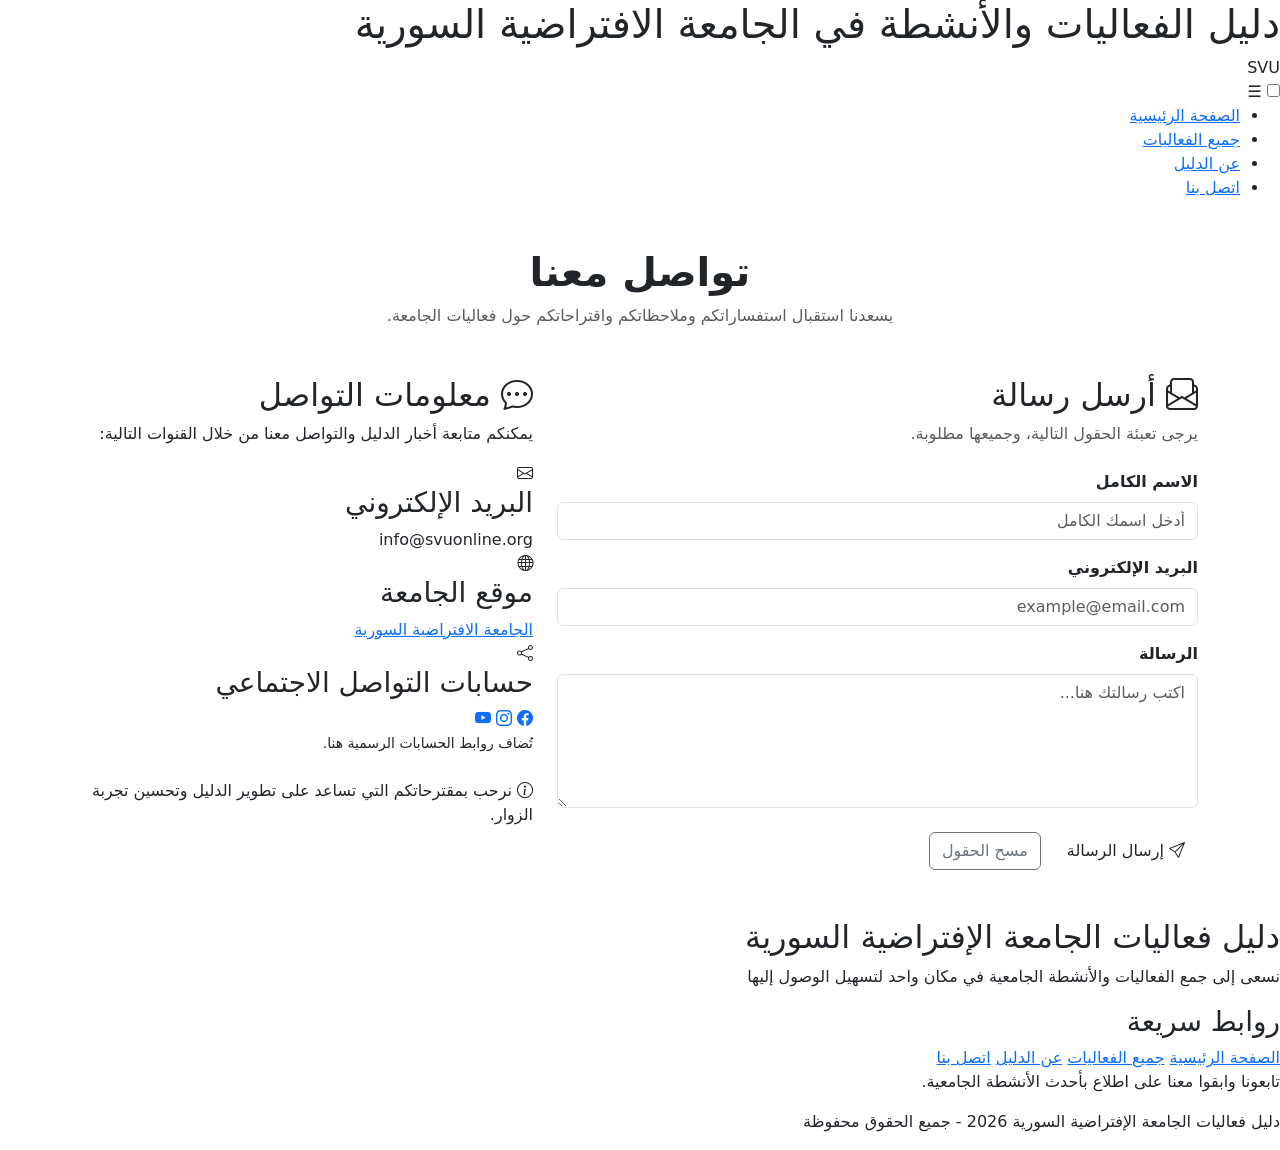
==== contact.html @ 301dbab8 "Add files via upload" ====
<!DOCTYPE html>
<html lang="ar" dir="rtl">
<head>
    <meta charset="UTF-8">
    <meta name="viewport" content="width=device-width, initial-scale=1.0">
    <title>اتصل بنا - دليل فعاليات الجامعة الافتراضية السورية</title>

    <!-- Bootstrap لتنسيق الشبكة والنموذج والتنبيهات -->
    <link href="https://cdn.jsdelivr.net/npm/bootstrap@5.3.0/dist/css/bootstrap.min.css" rel="stylesheet">
    <link rel="stylesheet" href="https://cdn.jsdelivr.net/npm/bootstrap-icons@1.10.5/font/bootstrap-icons.css">
    <link rel="stylesheet" href="assets/css/styles.css">
</head>

<body>
    
<!-- Website Header -->
<header class="site-title">
    <h1>دليل الفعاليات والأنشطة في الجامعة الافتراضية السورية</h1>
    <span class="svu">SVU</span>
</header>

            <!-- Main Navigation -->
<nav class="main-navigation" aria-label="Main navigation">

    <input type="checkbox" id="menu-toggle" class="menu-toggle">

    <label for="menu-toggle" class="mobile-menu-btn">
        ☰
    </label>

    <ul id="mainMenu">
        <li><a href="index.html">الصفحة الرئيسية</a></li>
        <li><a href="events.html">جميع الفعاليات</a></li>
        <li><a href="about.html">عن الدليل</a></li>
        <li><a href="contact.html" class="active">اتصل بنا</a></li>
    </ul>

</nav>

    <main class="container my-5">
        <section class="text-center mb-5">
            <h1 class="fw-bold contact-main-title">تواصل معنا</h1>
            <p class="text-muted mb-0">يسعدنا استقبال استفساراتكم وملاحظاتكم واقتراحاتكم حول فعاليات الجامعة.</p>
        </section>

        <div class="row g-4 align-items-stretch">
            <!-- نموذج التواصل -->
            <div class="col-lg-7">
                <section class="contact-panel h-100">
                    <h2 class="contact-section-title"><i class="bi bi-envelope-paper"></i> أرسل رسالة</h2>
                    <p class="text-muted mb-4">يرجى تعبئة الحقول التالية، وجميعها مطلوبة.</p>

                    <div id="formAlert" class="alert d-none" role="alert" aria-live="polite"></div>

                    <form id="contactForm" novalidate>
                        <div class="mb-3">
                            <label for="contactName" class="form-label fw-bold">الاسم الكامل</label>
                            <input type="text" class="form-control" id="contactName" name="name"
                                   placeholder="أدخل اسمك الكامل" required minlength="2">
                            <div class="invalid-feedback">يرجى إدخال الاسم (حرفان على الأقل).</div>
                        </div>

                        <div class="mb-3">
                            <label for="contactEmail" class="form-label fw-bold">البريد الإلكتروني</label>
                            <input type="email" class="form-control" id="contactEmail" name="email"
                                   placeholder="example@email.com" required>
                            <div class="invalid-feedback">يرجى إدخال بريد إلكتروني صحيح.</div>
                        </div>

                        <div class="mb-4">
                            <label for="contactMessage" class="form-label fw-bold">الرسالة</label>
                            <textarea class="form-control" id="contactMessage" name="message" rows="5"
                                      placeholder="اكتب رسالتك هنا..." required minlength="10"></textarea>
                            <div class="invalid-feedback">يرجى كتابة رسالة من 10 أحرف على الأقل.</div>
                        </div>

                        <button type="submit" class="btn contact-submit-btn">
                            <i class="bi bi-send"></i> إرسال الرسالة
                        </button>
                        <button type="reset" class="btn btn-outline-secondary me-2">مسح الحقول</button>
                    </form>
                </section>
            </div>

            <!-- معلومات التواصل البديلة -->
            <div class="col-lg-5">
                <section class="contact-info-panel h-100">
                    <h2 class="contact-section-title"><i class="bi bi-chat-dots"></i> معلومات التواصل</h2>
                    <p>يمكنكم متابعة أخبار الدليل والتواصل معنا من خلال القنوات التالية:</p>

                    <div class="contact-info-item">
                        <span class="contact-icon"><i class="bi bi-envelope"></i></span>
                        <div>
                            <h3>البريد الإلكتروني</h3>
                            <p class="mb-0">info@svuonline.org</p>
                        </div>
                    </div>

                    <div class="contact-info-item">
                        <span class="contact-icon"><i class="bi bi-globe"></i></span>
                        <div>
                            <h3>موقع الجامعة</h3>
                            <p class="mb-0"><a href="https://www.svuonline.org/" target="_blank" rel="noopener">الجامعة الافتراضية السورية</a></p>
                        </div>
                    </div>

                    <div class="contact-info-item">
                        <span class="contact-icon"><i class="bi bi-share"></i></span>
                        <div>
                            <h3>حسابات التواصل الاجتماعي</h3>
                            <div class="contact-social-links">
                                <!-- تُربط هذه الأزرار بالحسابات الرسمية عند تحديد روابطها -->
                                <a href="#" aria-label="فيسبوك" title="فيسبوك"><i class="bi bi-facebook"></i></a>
                                <a href="#" aria-label="إنستغرام" title="إنستغرام"><i class="bi bi-instagram"></i></a>
                                <a href="#" aria-label="يوتيوب" title="يوتيوب"><i class="bi bi-youtube"></i></a>
                            </div>
                            <small>تُضاف روابط الحسابات الرسمية هنا.</small>
                        </div>
                    </div>

                    <div class="contact-note mt-4">
                        <i class="bi bi-info-circle"></i>
                        نرحب بمقترحاتكم التي تساعد على تطوير الدليل وتحسين تجربة الزوار.
                    </div>
                </section>
            </div>
        </div>
    </main>

    <!-- تذييل موحد مع بقية صفحات الموقع -->
    <footer id="footer">
        <h2>دليل فعاليات الجامعة الإفتراضية السورية</h2>
        <p>نسعى إلى جمع الفعاليات والأنشطة الجامعية في مكان واحد لتسهيل الوصول إليها</p>
        <h3>روابط سريعة</h3>
        <nav aria-label="روابط التذييل">
            <a href="index.html">الصفحة الرئيسية</a>      
            
            <a href="events.html">جميع الفعاليات</a>
            <a href="about.html">عن الدليل</a>
            <a href="contact.html">اتصل بنا</a>
        </nav>
        <p>تابعونا وابقوا معنا على اطلاع بأحدث الأنشطة الجامعية.</p>
        <p>دليل فعاليات الجامعة الإفتراضية السورية 2026 - جميع الحقوق محفوظة</p>
    </footer>

    <script src="https://cdn.jsdelivr.net/npm/bootstrap@5.3.0/dist/js/bootstrap.bundle.min.js"></script>
    <script src="assets/js/contact.js"></script>


</body>
</html>
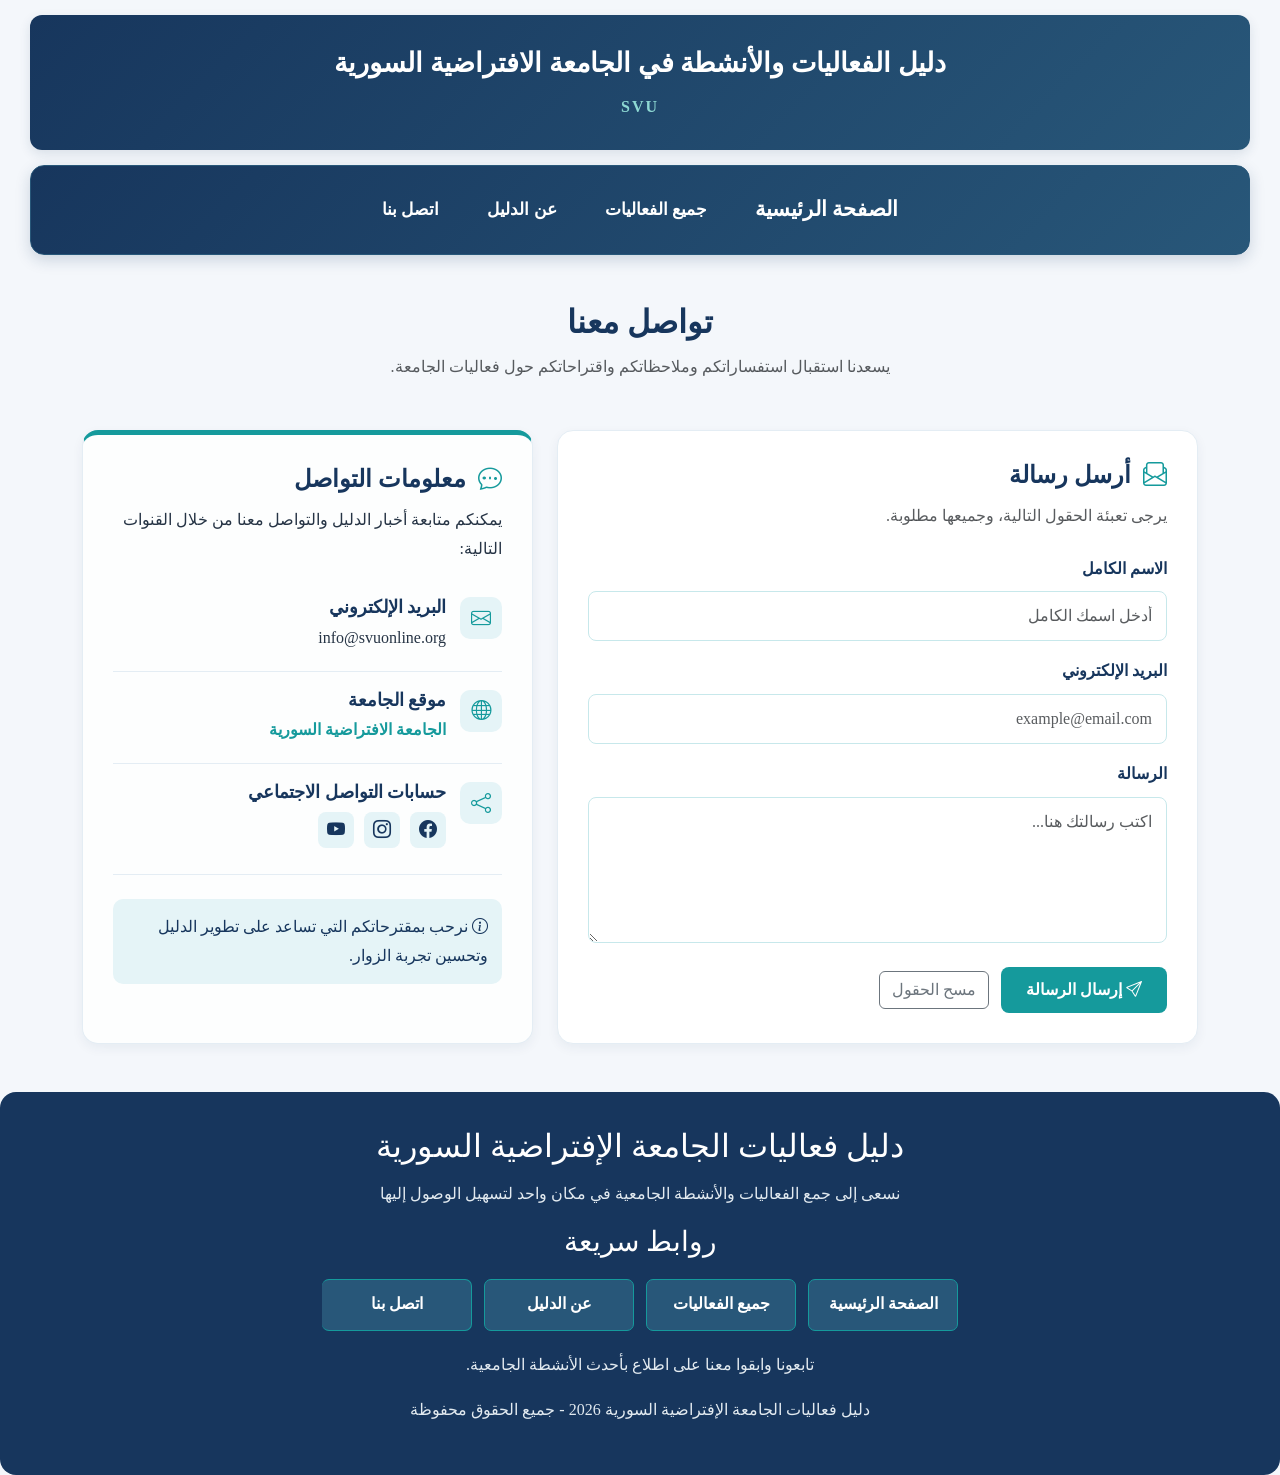
==== commit 2e59f3ba: "Update contact.html" ====
--- a/contact.html
+++ b/contact.html
@@ -114,7 +114,6 @@
                                 <a href="#" aria-label="إنستغرام" title="إنستغرام"><i class="bi bi-instagram"></i></a>
                                 <a href="#" aria-label="يوتيوب" title="يوتيوب"><i class="bi bi-youtube"></i></a>
                             </div>
-                            <small>تُضاف روابط الحسابات الرسمية هنا.</small>
                         </div>
                     </div>
 
@@ -127,7 +126,6 @@
         </div>
     </main>
 
-    <!-- تذييل موحد مع بقية صفحات الموقع -->
     <footer id="footer">
         <h2>دليل فعاليات الجامعة الإفتراضية السورية</h2>
         <p>نسعى إلى جمع الفعاليات والأنشطة الجامعية في مكان واحد لتسهيل الوصول إليها</p>
--- a/assets/css/styles.css
+++ b/assets/css/styles.css
@@ -0,0 +1,1869 @@
+*{
+    box-sizing: border-box;
+}
+body, html {
+    overflow-x: hidden;
+    width: 100%;
+}
+
+body {
+margin: 0;
+padding: 0;
+direction: rtl;
+text-align: right;
+font-family: 'Times New Roman', sans-serif;
+background-color: #F4F7FB;
+color: #263445;
+line-height: 1.8;}
+
+/* Fixed site title scaling and alignment issue */
+.site-title {
+    display: flex;
+    flex-direction: column;
+    align-items: center;
+    justify-content: center;
+    background-color: #214875;
+    gap: 10px;
+    direction: rtl;
+    color: white;
+    padding: 25px 20px;
+    text-align: center;
+    border-radius: 10px;
+    margin: 15px 30px;
+    box-sizing: border-box;
+    box-shadow: 0 4px 12px rgba(23, 54, 93, 0.12);
+}
+
+.site-title h1,
+.site-title h2,
+.site-title p,
+.site-title .svu {
+    margin: 0;
+    text-align: center;
+    font-size: 28px;
+    font-weight: bold;
+    color: #FFFFFF;
+}
+
+@media (max-width: 768px) {
+    .site-title {
+        margin: 15px;
+        padding: 20px 15px;
+    }
+    
+    .site-title h1,
+    .site-title h2 {
+        font-size: 22px;
+    }
+}
+
+h1{
+    color: #17365D;
+}
+h2{
+    color: #0f52bd;
+}
+h3{
+    color: #080519;
+}
+a {
+    color: #0f52bd;
+    text-decoration: none;
+}
+a:hover {
+color: #159A9C;
+}
+.browes-button {
+display: inline-block;
+background-color: #17365D;
+color: #FFFFFF;
+padding: 10px 24px;
+border-radius: 8px;
+font-size: 18px;
+text-decoration: none;
+transition: background-color 0.3s;}
+
+.browes-button:hover {background-color: #214875;
+    color:#FFFFFF ;}
+
+nav {background-color: #17365D;
+padding: 12px 20px;
+margin: 15px 30px;
+border-radius: 12px;
+text-align: right;}
+
+nav ul { list-style: none;
+margin: 0;
+padding: 0;
+display: flex;
+justify-content: flex-start;
+gap: 25px;}
+
+
+nav li { display: inline-block;}
+
+nav a {  color: #FFFFFF;
+text-decoration: none;
+font-size: 17px;
+padding: 10px 5px;
+transition: color 0.3s;}
+nav a:hover {color: #8ED9D3;}
+nav a[href="index.html"] {font-size: 21px;
+font-weight: bold;}
+
+.Welcome { background-color: #FFFFFF;
+padding: 30px;
+margin: 25px 0;
+border-radius: 12px;}
+
+.Welcome h2 { color: #159A9C;
+font-size: 28px;}
+
+.Welcome h3 { color: #285779;
+font-size: 21px;
+font-weight: normal;}
+
+.Welcome p { color: #263445;
+font-size: 18px;
+line-height: 1.8;}
+
+.intro-text { font-size: 25px;
+font-weight: bold;
+max-width: 900px;
+line-height: 1.8;
+}
+
+.featured-event { background-color: #FFFFFF;
+padding: 25px;
+margin: 30px;
+border-radius: 10px;
+border-right: 5px solid #159A9C;}
+
+.featured-event h2 { color: #159A9C;
+font-size: 26px;
+margin-bottom: 15px;}
+.featured-event p { font-size: 18px;
+color: #263445;
+margin-bottom: 15px ;}
+.featured-event a { color: #159A9C;
+font-weight: bold;}
+.featured-event a:hover { color: #17365D;}
+.featured-event img { width: 60%;
+max-width: 600px;
+height: auto;
+object-fit: contain;
+display: block;
+margin: 15px 0 15px auto;
+border-radius: 12px;}
+
+
+#latest-events {
+    background-color: #285779;
+    padding: 35px;
+    margin: 30px 0;
+    border-radius: 20px;
+    border: 1px solid #214B68;}
+#latest-events h2 {
+    color: #FFFFFF;
+    font-size: 28px;
+    margin-bottom: 12px;}
+#latest-events > p {
+    color: #FFFFFF;
+    font-size: 18px;
+    margin-bottom: 25px;
+    line-height: 1.8;}
+.events-container {
+    display: flex;
+    gap: 20px;
+    align-items: stretch;}
+#latest-events .events-container article {
+    flex: 1;
+    min-width: 0;
+    display: flex;
+    flex-direction: column;
+    align-items: stretch;
+    background-color: #FFFFFF;
+    padding: 20px;
+    border-radius: 16px;
+    border: 1px solid #E4EDF4;
+    box-shadow: 0 4px 12px rgba(23, 54, 93, 0.08);}
+#latest-events .events-container article img {
+    width: 100%;
+    height: 180px;
+    object-fit: cover;
+    border-radius: 10px;
+    display: block;
+    margin-bottom: 15px;}
+#latest-events .events-container article h3 {
+    color: #17365D;
+    font-size: 22px;
+    margin-top: 0;
+    margin-bottom: 12px;
+    line-height: 1.5;}
+#latest-events .events-container article p {
+    font-size: 17px;
+    color: #263445;
+    margin-top: 0;
+    margin-bottom: 15px;
+    line-height: 1.8;}
+#latest-events .events-container article a {
+    color: #159A9C;
+    font-weight: bold;
+    text-decoration: none;
+    transition: color 0.3s;}
+#latest-events .events-container article a:hover {
+    color: #17365D;
+    text-decoration: underline;}
+
+ #categories { background-color: #FFFFFF;
+padding: 30px;
+margin: 30px 0;
+border-radius: 16px;
+border: 1px solid #E4EDF4;}
+#categories h2 { color: #17365D;
+font-size: 26px;
+margin-bottom: 10px;}
+#categories > p { color: #263445;
+font-size: 18px;
+margin-bottom: 20px;
+line-height: 1.8;}
+#categories > div { display: flex;
+flex-wrap: wrap;
+gap: 15px;}
+#categories > div a {
+display: inline-block;
+background-color: #E5F4F7;
+color: #17365D;
+padding: 12px 20px;
+border-radius: 10px;
+border: 1px solid #C7E8EB;
+font-weight: bold;
+text-decoration: none;
+transition: background-color 0.3s,color 0.3s;}
+#categories > div a:hover { background-color: #285779;
+color: #FFFFFF;}
+
+#footer { background-color: #285779;
+color: #FFFFFF;
+padding: 30px;
+margin-top: 30px;
+text-align: center;
+border-radius: 16px;}
+
+#footer h2, 
+#footer h3 { color: #FFFFFF;}
+
+#footer nav { display: flex;
+justify-content: center;
+align-items: center;
+flex-wrap: wrap;
+gap: 15px;
+width: fit-content;
+max-width: 100%;
+margin: 15px auto;
+padding: 10px 20px;
+background-color: #285779;
+border: 1px solid #7890AA;
+border-left: 12px solid #7890AA;}
+
+#footer nav a { color: #FFFFFF;
+font-size: 17px;
+padding: 5px 10px;
+text-decoration: none;
+border-left: 1px solid #7890AA;}
+#footer nav a:last-child {border-left: none;}
+#footer nav a:hover {color: #8ED9D3;}
+
+
+@media (max-width: 768px) {
+    #latest-events {
+padding: 20px 15px;}
+
+#latest-events .events-container {display: flex;
+flex-direction: column;   
+flex-wrap: wrap;          
+gap: 15px;
+overflow: visible;        
+scroll-snap-type: none;}
+
+#latest-events .events-container article {flex: 1 1 auto;           
+width: 100%;
+min-width: 0;
+box-sizing: border-box;
+padding: 14px;}
+
+#latest-events .events-container article img {
+width: 100%;
+height: auto;             
+object-fit: cover;
+border-radius: 10px;}
+
+#latest-events h2 {font-size: 22px;}
+
+#latest-events > p {font-size: 16px;
+line-height: 1.8;
+margin-bottom: 20px;}
+
+#latest-events .events-container article h3 {font-size: 20px;
+line-height: 1.5;}
+
+#latest-events .events-container article p {font-size: 16px;
+line-height: 1.8;
+overflow-wrap: anywhere;}
+
+#latest-events .events-container article a {display: inline-block;
+padding: 8px 0;
+min-height: 40px;}
+
+#categories {padding: 15px;}
+#footer {padding: 20px 12px;}
+
+#footer nav {width: 100%;
+box-sizing: border-box;
+padding: 10px;
+gap: 8px;}
+}
+
+.filter-section {
+    border: 1px solid #E4EDF4;
+    border-radius: 16px !important;
+}
+
+.filter-section label {
+    color: #17365D;
+    font-size: 16px;
+}
+
+.filter-section .form-control,
+.filter-section .form-select {
+    border-radius: 8px;
+    border: 1px solid #C7E8EB;
+    padding: 10px 15px;
+    font-family: 'Times New Roman', sans-serif;
+}
+
+.filter-section .form-control:focus,
+.filter-section .form-select:focus {
+    border-color: #159A9C;
+    box-shadow: 0 0 0 0.25rem rgba(21, 154, 156, 0.25);
+}
+
+/* تنسيق بطاقات الفعاليات (Bootstrap Cards) */
+.event-card-item {
+    border: 1px solid #E4EDF4;
+    border-radius: 16px;
+    overflow: hidden;
+    transition: transform 0.3s ease, box-shadow 0.3s ease;
+    background-color: #FFFFFF;
+    box-shadow: 0 4px 12px rgba(23, 54, 93, 0.05);
+}
+
+.event-card-item:hover {
+    transform: translateY(-5px);
+    box-shadow: 0 8px 24px rgba(23, 54, 93, 0.15);
+}
+
+.event-card-item .card-img-top {
+    height: 200px;
+    object-fit: cover;
+}
+
+.event-card-item .card-body {
+    padding: 20px;
+}
+
+.event-card-item .badge {
+    font-size: 14px;
+    padding: 6px 12px;
+    border-radius: 6px;
+    font-weight: normal;
+}
+
+.event-card-item .card-title {
+    font-size: 20px;
+    margin-bottom: 10px;
+}
+
+.event-card-item .card-text {
+    font-size: 16px;
+    line-height: 1.6;
+}
+
+.event-card-item .btn {
+    background-color: #214875;
+    border-color: #214875;
+    color: #FFFFFF;
+    border-radius: 8px;
+    font-weight: bold;
+    transition: background-color 0.3s;
+}
+
+.event-card-item .btn:hover {
+    background-color: #17365D !important;
+    color: #FFFFFF !important;
+}
+   
+
+/* صفحة اتصل بنا: نفس ألوان وهوية دليل الفعاليات */
+.contact-main-title {
+    color: #17365D;
+    font-size: 32px;
+    margin-bottom: 12px;
+}
+.contact-panel,
+.contact-info-panel {
+    background-color: #FFFFFF;
+    border: 1px solid #E4EDF4;
+    border-radius: 16px;
+    padding: 30px;
+    box-shadow: 0 4px 12px rgba(23, 54, 93, 0.06);
+}
+.contact-section-title {
+    color: #17365D;
+    font-size: 24px;
+    font-weight: bold;
+    margin-bottom: 12px;
+}
+.contact-section-title i {
+    color: #159A9C;
+    margin-left: 6px;
+}
+.contact-panel .form-label {
+    color: #17365D;
+}
+.contact-panel .form-control {
+    border: 1px solid #C7E8EB;
+    border-radius: 8px;
+    padding: 12px 14px;
+    font-family: 'Times New Roman', sans-serif;
+    text-align: right;
+}
+.contact-panel .form-control:focus {
+    border-color: #159A9C;
+    box-shadow: 0 0 0 0.25rem rgba(21, 154, 156, 0.18);
+}
+.contact-submit-btn {
+    background-color: #159A9C;
+    color: #FFFFFF;
+    border-radius: 8px;
+    padding: 10px 24px;
+    font-weight: bold;
+}
+.contact-submit-btn:hover {
+    background-color: #17365D;
+    color: #FFFFFF;
+}
+.contact-info-panel {
+    background-color: #FDFEFE;
+    border-top: 5px solid #159A9C;
+}
+.contact-info-item {
+    display: flex;
+    align-items: flex-start;
+    gap: 14px;
+    padding: 18px 0;
+    border-bottom: 1px solid #E4EDF4;
+}
+.contact-info-item:last-of-type {
+    border-bottom: 0;
+}
+.contact-icon {
+    display: inline-flex;
+    flex: 0 0 42px;
+    width: 42px;
+    height: 42px;
+    align-items: center;
+    justify-content: center;
+    border-radius: 10px;
+    background-color: #E5F4F7;
+    color: #159A9C;
+    font-size: 20px;
+}
+.contact-info-item h3 {
+    color: #17365D;
+    font-size: 18px;
+    font-weight: bold;
+    margin: 0 0 5px;
+}
+.contact-info-item p,
+.contact-info-panel > p {
+    color: #263445;
+}
+.contact-info-item a {
+    color: #159A9C;
+    font-weight: bold;
+}
+.contact-info-item small {
+    color: #6c757d;
+    font-size: 13px;
+}
+.contact-social-links {
+    display: flex;
+    gap: 10px;
+    margin: 8px 0;
+}
+.contact-social-links a {
+    display: inline-flex;
+    width: 36px;
+    height: 36px;
+    align-items: center;
+    justify-content: center;
+    background-color: #E5F4F7;
+    border-radius: 8px;
+    color: #17365D;
+    font-size: 18px;
+    text-decoration: none;
+    transition: all 0.2s ease;
+}
+.contact-social-links a:hover {
+    background-color: #159A9C;
+    color: #FFFFFF;
+}
+.contact-note {
+    padding: 14px;
+    border-radius: 10px;
+    background-color: #E5F4F7;
+    color: #17365D;
+    line-height: 1.8;
+}
+@media (max-width: 768px) {
+    .contact-panel,
+    .contact-info-panel {
+        padding: 20px 16px;
+    }
+    .contact-main-title {
+        font-size: 26px;
+    }
+    .contact-submit-btn {
+        width: 100%;
+        margin-bottom: 10px;
+    }
+    .contact-panel .btn-outline-secondary {
+        width: 100%;
+        margin-right: 0 !important;
+    }
+}
+
+/* Event Header */
+.event-header {
+    background: linear-gradient(135deg, #17365D, #285779);
+    color: white;
+    text-align: center;
+    padding: 50px 25px;
+    margin: 30px auto;
+    border-radius: 15px;
+    max-width: 1100px;
+}
+
+#event-badge {
+    display: inline-block;
+    background-color: #159A9C;
+    color: white;
+    padding: 7px 18px;
+    border-radius: 20px;
+    margin-bottom: 15px;
+}
+
+#event-title {
+    font-size: 32px;
+    margin-bottom: 15px;
+}
+
+#event-short-description {
+    font-size: 17px;
+    line-height: 1.8;
+    margin-bottom: 25px;
+}
+
+.event-info {
+    display: flex;
+    justify-content: center;
+    flex-wrap: wrap;
+    gap: 25px;
+    font-size: 16px;
+}
+
+/* Event Description */
+.event-description-section {
+    max-width: 1100px;
+    margin: 40px auto;
+    padding: 30px;
+    background-color: white;
+    border-radius: 15px;
+    box-shadow: 0 3px 12px rgba(0, 0, 0, 0.08);
+}
+
+.event-description-section h2 {
+    color: #17365D;
+    margin-bottom: 20px;
+}
+
+#event-description {
+    color: #444;
+    font-size: 17px;
+    line-height: 2;
+}
+
+/* Main Event Image */
+.event-main-image {
+    margin-top: 25px;
+    text-align: center;
+}
+
+#event-image {
+    width: 100%;
+    max-width: 750px;
+    height: 400px;
+    object-fit: cover;
+    border-radius: 12px;
+}
+
+/* Event Gallery */
+.event-gallery {
+    max-width: 1100px;
+    margin: 40px auto;
+    padding: 25px;
+    background-color: white;
+    border-radius: 15px;
+}
+
+.event-gallery-container {
+    display: flex;
+    justify-content: center;
+    flex-wrap: wrap;
+    gap: 20px;
+}
+
+.event-gallery-container img {
+    width: 30%;
+    height: 200px;
+    object-fit: cover;
+    border-radius: 10px;
+    transition: transform 0.3s ease;
+}
+
+.event-gallery-container img:hover {
+    transform: scale(1.04);
+}
+
+/* Event Location */
+.event-location-section {
+    max-width: 1100px;
+    margin: 40px auto;
+    padding: 30px;
+    background-color: white;
+    border-radius: 15px;
+    box-shadow: 0 3px 12px rgba(0, 0, 0, 0.08);
+}
+
+.event-location-section h2 {
+    color: #17365D;
+    margin-bottom: 20px;
+}
+
+#event-location-description {
+    color: #444;
+    line-height: 1.8;
+    margin-bottom: 20px;
+}
+
+#event-map-container {
+    text-align: center;
+}
+
+#event-map-image {
+    width: 100%;
+    max-width: 750px;
+    height: 350px;
+    object-fit: cover;
+    border-radius: 12px;
+}
+
+#event-map-caption {
+    color: #666;
+    font-size: 14px;
+    margin-top: 12px;
+}
+
+/* Event Actions */
+.event-actions {
+    max-width: 1100px;
+    margin: 40px auto;
+    padding: 30px;
+    text-align: center;
+    background-color: white;
+    border-radius: 15px;
+    box-shadow: 0 3px 12px rgba(0, 0, 0, 0.08);
+}
+
+.event-actions h2 {
+    color: #17365D;
+    margin-bottom: 25px;
+}
+
+.event-actions-buttons {
+    display: flex;
+    justify-content: center;
+    flex-wrap: wrap;
+    gap: 15px;
+}
+
+.event-actions-buttons button {
+    background-color: #214875;
+    color: white;
+    border: none;
+    padding: 12px 25px;
+    border-radius: 8px;
+    font-size: 16px;
+    cursor: pointer;
+    transition: background-color 0.3s ease;
+}
+
+.event-actions-buttons button:hover {
+    background-color: #159A9C;
+}
+
+#eventMessage {
+    margin-top: 20px;
+    color: #159A9C;
+}
+
+/* Related Events */
+.related-events-section {
+    max-width: 1100px;
+    margin: 40px auto;
+    padding: 30px;
+}
+
+.related-events-section h2 {
+    color: #17365D;
+    text-align: center;
+    margin-bottom: 30px;
+}
+
+#related-events-container {
+    display: grid;
+    grid-template-columns: repeat(3, 1fr);
+    gap: 25px;
+}
+
+.related-event-card {
+    background-color: white;
+    border-radius: 12px;
+    overflow: hidden;
+    box-shadow: 0 3px 12px rgba(0, 0, 0, 0.08);
+    text-align: center;
+    padding-bottom: 20px;
+}
+
+.related-event-card img {
+    width: 100%;
+    height: 200px;
+    object-fit: cover;
+}
+
+.related-event-card h3 {
+    color: #17365D;
+    font-size: 19px;
+    margin: 20px 10px 10px;
+}
+
+.related-event-card p {
+    color: #666;
+    margin-bottom: 15px;
+}
+
+.related-event-card a {
+    display: inline-block;
+    background-color: #214875;
+    color: white;
+    text-decoration: none;
+    padding: 9px 20px;
+    border-radius: 7px;
+    transition: background-color 0.3s ease;
+}
+
+.related-event-card a:hover {
+    background-color: #159A9C;
+}
+
+/* Event Page Responsive Design */
+@media (max-width: 768px) {
+
+    .event-header {
+        margin: 20px 15px;
+        padding: 35px 15px;
+    }
+
+    #event-title {
+        font-size: 25px;
+    }
+
+    .event-info {
+        flex-direction: column;
+        gap: 12px;
+    }
+
+    .event-description-section,
+    .event-gallery,
+    .event-location-section,
+    .event-actions {
+        margin: 20px 15px;
+        padding: 20px;
+    }
+
+    #event-image,
+    #event-map-image {
+        height: 250px;
+    }
+
+    .event-gallery-container {
+        flex-direction: column;
+    }
+
+    .event-gallery-container img {
+        width: 100%;
+        height: 220px;
+    }
+
+    #related-events-container {
+        grid-template-columns: 1fr;
+    }
+
+    .related-events-section {
+        margin: 20px 15px;
+        padding: 20px;
+    }
+}
+#event-title {
+    color: #FFFFFF;
+}
+/* Home Welcome Title */
+.home-welcome-title {
+    color: #FFFFFF;
+    background: linear-gradient(135deg, #17365D, #285779);
+    text-align: center;
+    font-size: 30px;
+    font-weight: bold;
+    padding: 35px 20px;
+    margin: 25px 30px;
+    border-radius: 16px;
+    border-bottom: 5px solid #159A9C;
+    box-shadow: 0 5px 15px rgba(23, 54, 93, 0.15);
+}/* Welcome Section */
+.Welcome {
+    background-color: #FFFFFF;
+    padding: 35px;
+    margin: 25px 30px;
+    border-radius: 16px;
+    border-right: 5px solid #159A9C;
+    box-shadow: 0 4px 15px rgba(23, 54, 93, 0.08);
+}
+
+.Welcome h2 {
+    color: #17365D;
+    font-size: 27px;
+}
+
+.Welcome h3 {
+    color: #159A9C;
+    font-size: 21px;
+}/* Home Section Titles */
+.home-section-title {
+    color: #17365D;
+    font-size: 26px;
+    text-align: center;
+    margin: 35px 0 20px;
+    padding-bottom: 12px;
+    border-bottom: 3px solid #159A9C;
+}/* Featured Event */
+.featured-event {
+    background-color: #FFFFFF;
+    padding: 25px;
+    margin: 20px 30px;
+    border-radius: 16px;
+    border: 1px solid #E2EAF0;
+    box-shadow: 0 5px 15px rgba(23, 54, 93, 0.10);
+}/* Featured Event Image */
+.featured-event img {
+    width: 100%;
+    max-width: 450px;
+    height: 260px;
+    object-fit: cover;
+    display: block;
+    margin: 20px auto;
+    border-radius: 12px;
+}/* Featured Event Button */
+.featured-event a {
+    display: inline-block;
+    background-color: #17365D;
+    color: #FFFFFF;
+    text-decoration: none;
+    padding: 12px 25px;
+    border-radius: 8px;
+    font-weight: bold;
+    transition: background-color 0.3s;
+}
+
+.featured-event a:hover {
+    background-color: #159A9C;
+}/* Home Categories */
+#categories {
+    text-align: center;
+    padding: 25px;
+    margin: 25px 30px;
+    background-color: #F4F8FC;
+    border-radius: 16px;
+}
+
+#categories a {
+    display: inline-block;
+    background-color: #17365D;
+    color: #FFFFFF;
+    text-decoration: none;
+    padding: 12px 22px;
+    margin: 8px;
+    border-radius: 10px;
+    font-weight: bold;
+    transition: background-color 0.3s;
+}
+
+#categories a:hover {
+    background-color: #159A9C;
+}/* Latest Events Section */
+#latest-events {
+    padding: 30px;
+    margin: 25px 30px;
+    border-radius: 16px;
+}
+
+#latest-events > h2 {
+    text-align: center;
+    color: #FFFFFF;
+    font-size: 27px;
+    margin-bottom: 20px;
+}
+
+#latest-events > p {
+    color: #FFFFFF;
+    text-align: center;
+    line-height: 1.8;
+}/* Latest Events Cards */
+#latest-events article {
+    background-color: #FFFFFF;
+    color: #17365D;
+    padding: 20px;
+    margin: 15px;
+    border-radius: 14px;
+    box-shadow: 0 4px 12px rgba(0, 0, 0, 0.12);
+    text-align: center;
+}
+
+#latest-events article h3 {
+    color: #17365D;
+}
+
+#latest-events article p {
+    color: #444444;
+    line-height: 1.7;
+}
+
+#latest-events article img {
+    width: 100%;
+    height: 180px;
+    object-fit: cover;
+    border-radius: 10px;
+}/* Latest Events Buttons */
+#latest-events article a {
+    display: inline-block;
+    background-color: #17365D;
+    color: #FFFFFF;
+    text-decoration: none;
+    padding: 10px 22px;
+    margin-top: 10px;
+    border-radius: 8px;
+    font-weight: bold;
+    transition: background-color 0.3s;
+}
+
+#latest-events article a:hover {
+    background-color: #159A9C;
+}/* Home Footer */
+#footer {
+    background-color: #17365D;
+    color: #FFFFFF;
+    text-align: center;
+    padding: 35px 20px;
+    margin-top: 40px;
+    line-height: 1.8;
+}
+
+#footer h2,
+#footer h3 {
+    color: #FFFFFF;
+    margin-bottom: 15px;
+}
+
+#footer p {
+    color: #E2EAF0;
+}/* Footer Links */
+#footer nav {
+    display: flex;
+    justify-content: center;
+    flex-wrap: wrap;
+    gap: 20px;
+    margin: 20px 0;
+}
+
+#footer nav a {
+    color: #FFFFFF;
+    text-decoration: none;
+    font-weight: bold;
+    padding: 8px 12px;
+    border-radius: 6px;
+    transition: background-color 0.3s;
+}
+
+#footer nav a:hover {
+    background-color: #159A9C;
+}/* Home Page Responsive Design */
+@media (max-width: 768px) {
+    .home-welcome-title {
+        font-size: 23px;
+        margin: 15px;
+        padding: 25px 15px;
+    }
+
+    .Welcome {
+        margin: 15px;
+        padding: 20px;
+    }
+
+    .featured-event {
+        margin: 15px;
+        padding: 18px;
+    }
+
+    #categories {
+        margin: 15px;
+        padding: 18px;
+    }
+
+    #latest-events {
+        margin: 15px;
+        padding: 18px;
+    }
+
+    .events-container {
+        flex-direction: column;
+    }
+
+    #latest-events article {
+        margin: 10px 0;
+    }
+
+    #footer nav {
+        flex-direction: column;
+        align-items: center;
+        gap: 10px;
+    }
+}#latest-events article a,
+#latest-events article a:visited,
+#latest-events article a:hover {
+    color: #FFFFFF !important;
+}/* Footer Navigation Boxes */
+/* Professional Footer */
+#footer {
+    background-color: #17365D;
+    color: #FFFFFF;
+    text-align: center;
+    padding: 35px 20px;
+    margin-top: 40px;
+    border-radius: 16px;
+}
+
+#footer h2,
+#footer h3 {
+    color: #FFFFFF;
+    text-align: center;
+}
+
+#footer nav {
+    display: flex;
+    justify-content: center;
+    align-items: center;
+    flex-wrap: wrap;
+    gap: 12px;
+    width: 100%;
+    margin: 20px auto;
+    padding: 0;
+    background: transparent;
+    border: none;
+}
+
+#footer nav a {
+    display: inline-flex;
+    justify-content: center;
+    align-items: center;
+    width: 150px;
+    height: 52px;
+    padding: 10px;
+    box-sizing: border-box;
+    background-color: #285779;
+    color: #FFFFFF !important;
+    border: 1px solid #159A9C;
+    border-radius: 7px;
+    font-size: 16px;
+    font-weight: bold;
+    text-decoration: none;
+    transition: all 0.3s ease;
+}
+
+#footer nav a:hover {
+    background-color: #159A9C !important;
+    color: #FFFFFF !important;
+    transform: translateY(-3px);
+    box-shadow: 0 4px 10px rgba(0,0,0,0.15);
+}
+
+@media (max-width: 768px) {
+    #footer nav {
+        gap: 10px;
+    }
+
+    #footer nav a {
+        width: 140px;
+    }
+}/* Main Navigation - Professional Design */
+body > nav {
+    background-color: #17365D;
+    padding: 14px 25px;
+    margin: 15px 30px;
+    border-radius: 10px;
+    border: 1px solid #285779;
+    box-shadow: 0 4px 12px rgba(23, 54, 93, 0.12);
+}
+
+body > nav ul {
+    display: flex;
+    justify-content: center;
+    align-items: center;
+    flex-wrap: wrap;
+    gap: 15px;
+    margin: 0;
+    padding: 0;
+    list-style: none;
+}
+
+body > nav li {
+    display: inline-block;
+}
+
+body > nav a {
+    display: inline-block;
+    color: #FFFFFF;
+    font-size: 17px;
+    font-weight: bold;
+    padding: 9px 20px;
+    border-radius: 7px;
+    text-decoration: none;
+    transition: all 0.3s ease;
+}
+
+body > nav a:hover {
+    background-color: #159A9C;
+    color: #FFFFFF;
+    transform: translateY(-2px);
+}
+
+/* Mobile Navigation */
+@media (max-width: 768px) {
+    body > nav {
+        margin: 15px;
+        padding: 10px;
+    }
+
+    body > nav ul {
+        gap: 8px;
+    }
+
+    body > nav a {
+        font-size: 15px;
+        padding: 8px 12px;
+    }
+}/* Welcome Paragraphs Styling */
+.Welcome p {
+    color: #263445;
+    font-size: 18px;
+    line-height: 2;
+    text-align: justify;
+    margin-bottom: 18px;
+    padding: 0 5px;
+}
+
+.Welcome p:not(.intro-text) {
+    font-weight: normal;
+}
+
+/* Mobile Styling */
+@media (max-width: 768px) {
+    .Welcome p {
+        font-size: 16px;
+        line-height: 1.9;
+        text-align: right;
+    }
+}/* Featured Event Title */
+.featured-event h3 {
+    color: #17365D;
+    font-size: 25px;
+    font-weight: bold;
+    margin-bottom: 15px;
+    text-align: center;
+}
+
+.featured-event p {
+    color: #263445;
+    font-size: 18px;
+    line-height: 1.9;
+    text-align: center;
+}
+
+.featured-event a {
+    display: block;
+    width: fit-content;
+    margin: 20px auto 5px;
+    padding: 11px 30px;
+    background-color: #17365D;
+    color: #FFFFFF !important;
+    border-radius: 8px;
+    text-align: center;
+    transition: 0.3s ease;
+}
+
+.featured-event a:hover {
+    background-color: #159A9C;
+    transform: translateY(-2px);
+}/* Event Objectives Styling */
+.event-objectives {
+    background-color: #F4F7FB;
+    padding: 25px;
+    margin-top: 25px;
+    border-radius: 12px;
+    border-right: 4px solid #159A9C;
+}
+
+.event-objectives h2 {
+    color: #17365D;
+    font-size: 23px;
+    margin-bottom: 18px;
+}
+
+.event-objectives ul {
+    padding-right: 25px;
+    margin: 0;
+}
+
+.event-objectives li {
+    color: #263445;
+    font-size: 17px;
+    line-height: 2;
+    margin-bottom: 8px;
+}
+
+@media (max-width: 768px) {
+    .event-objectives {
+        padding: 18px;
+    }
+
+    .event-objectives li {
+        font-size: 16px;
+    }
+}/* تنسيق أهداف الفعالية */
+.event-objectives {
+    background-color: #f4fafa;
+    padding: 25px;
+    margin: 30px 0;
+    border-radius: 12px;
+    border-right: 5px solid #285779;
+}
+
+.event-objectives h2 {
+    color: #17365D;
+    margin-bottom: 20px;
+    font-size: 24px;
+}
+
+.event-objectives ul {
+    padding-right: 25px;
+    line-height: 2;
+}
+
+.event-objectives li {
+    margin-bottom: 10px;
+    color: #444;
+}/* Event Target Audience Styling */
+.event-target-audience {
+    background-color: #f4fafa;
+    padding: 25px;
+    margin: 30px 0;
+    border-radius: 12px;
+    border-right: 5px solid #285779;
+}
+
+.event-target-audience h2 {
+    color: #17365D;
+    margin-bottom: 20px;
+    font-size: 24px;
+}
+
+.event-target-audience p {
+    color: #444;
+    font-size: 17px;
+    line-height: 2;
+    margin: 0;
+}
+
+/* Event Gallery Styling */
+.event-gallery {
+    max-width: 1100px;
+    width: calc(100% - 30px);
+    background-color: #FFFFFF;
+    padding: 30px;
+    margin: 40px auto;
+    border-radius: 15px;
+    border: 1px solid #285779;
+}
+
+.event-gallery h2 {
+    color: #17365D;
+    font-size: 24px;
+    margin-bottom: 25px;
+    text-align: center;
+}
+
+.event-gallery-container {
+    display: flex;
+    justify-content: center;
+    gap: 20px;
+    flex-wrap: wrap;
+}
+
+.event-gallery-container img {
+    width: calc(33.333% - 14px);
+    height: 220px;
+    object-fit: cover;
+    border-radius: 12px;
+    border: 2px solid #285779;
+    box-shadow: 0 4px 10px rgba(23, 54, 93, 0.15);
+    transition: transform 0.3s ease;
+}
+
+.event-gallery-container img:hover {
+    transform: scale(1.04);
+}
+
+@media (max-width: 768px) {
+    .event-gallery-container img {
+        width: 100%;
+        height: 220px;
+    }
+}
+
+/* Main Navigation Enhancement */
+header nav {
+    background: linear-gradient(135deg, #17365D, #285779);
+    padding: 15px 25px;
+    margin: 15px 30px;
+    border-radius: 14px;
+    border: 1px solid #285779;
+    box-shadow: 0 5px 15px rgba(23, 54, 93, 0.18);
+}
+
+header nav ul {
+    display: flex;
+    justify-content: center;
+    align-items: center;
+    flex-wrap: wrap;
+    gap: 12px;
+    margin: 0;
+    padding: 0;
+    list-style: none;
+}
+
+header nav a {
+    display: inline-block;
+    color: #FFFFFF;
+    text-decoration: none;
+    font-size: 17px;
+    font-weight: bold;
+    padding: 10px 18px;
+    border-radius: 8px;
+    transition: all 0.3s ease;
+}
+
+header nav a:hover {
+    background-color: #FFFFFF;
+    color: #17365D;
+    transform: translateY(-2px);
+}
+
+@media (max-width: 768px) {
+    header nav {
+        margin: 15px;
+        padding: 12px;
+    }
+
+    header nav ul {
+        gap: 6px;
+    }
+
+    header nav a {
+        font-size: 15px;
+        padding: 8px 12px;
+    }
+}
+
+/* Event Gallery Title Enhancement */
+.event-gallery h2 {
+    background: linear-gradient(135deg, #17365D, #285779);
+    color: #FFFFFF;
+    text-align: center;
+    font-size: 25px;
+    font-weight: bold;
+    padding: 16px 20px;
+    margin: 0 0 25px;
+    border-radius: 10px;
+    border-bottom: 4px solid #17365D;
+    box-shadow: 0 4px 10px rgba(23, 54, 93, 0.15);
+}
+
+/* Unified Main Navigation */
+header nav,
+body > nav {
+    background: linear-gradient(135deg, #17365D, #285779);
+    padding: 15px 25px;
+    margin: 15px 30px;
+    border-radius: 14px;
+    border: 1px solid #285779;
+    box-shadow: 0 5px 15px rgba(23, 54, 93, 0.18);
+}
+
+header nav ul,
+body > nav ul {
+    display: flex;
+    justify-content: center;
+    align-items: center;
+    flex-wrap: wrap;
+    gap: 12px;
+    margin: 0;
+    padding: 0;
+    list-style: none;
+}
+
+header nav a,
+body > nav a {
+    display: inline-block;
+    color: #FFFFFF;
+    text-decoration: none;
+    font-size: 17px;
+    font-weight: bold;
+    padding: 10px 18px;
+    border-radius: 8px;
+    transition: all 0.3s ease;
+}
+
+header nav a:hover,
+body > nav a:hover {
+    background-color: #FFFFFF;
+    color: #17365D;
+    transform: translateY(-2px);
+}
+
+@media (max-width: 768px) {
+    header nav,
+    body > nav {
+        margin: 15px;
+        padding: 12px;
+    }
+
+    header nav ul,
+    body > nav ul {
+        gap: 6px;
+    }
+
+    header nav a,
+    body > nav a {
+        font-size: 15px;
+        padding: 8px 12px;
+    }
+}
+
+/* Project Participants Section */
+.participants-section {
+    max-width: 1100px;
+    margin: 40px auto;
+    padding: 30px;
+    background-color: #FFFFFF;
+    border: 1px solid #285779;
+    border-radius: 16px;
+    box-shadow: 0 4px 15px rgba(23, 54, 93, 0.10);
+}
+
+.participants-section h2 {
+    color: #17365D;
+    text-align: center;
+    font-size: 27px;
+    margin-bottom: 25px;
+}
+
+.participants-container {
+    display: flex;
+    justify-content: center;
+    flex-wrap: wrap;
+    gap: 18px;
+}
+
+.participant-card {
+    flex: 1 1 250px;
+    max-width: 320px;
+    padding: 20px;
+    background-color: #F4F7FB;
+    border: 1px solid #285779;
+    border-radius: 12px;
+    text-align: center;
+    transition: transform 0.3s ease, box-shadow 0.3s ease;
+}
+
+.participant-card:hover {
+    transform: translateY(-4px);
+    box-shadow: 0 5px 12px rgba(23, 54, 93, 0.15);
+}
+
+.participant-card h3 {
+    color: #17365D;
+    font-size: 21px;
+    margin-bottom: 10px;
+}
+
+.participant-card p {
+    color: #263445;
+    font-size: 16px;
+    margin: 0;
+    overflow-wrap: anywhere;
+}
+
+@media (max-width: 768px) {
+    .participants-section {
+        margin: 20px 15px;
+        padding: 20px;
+    }
+
+    .participant-card {
+        flex: 1 1 100%;
+        max-width: 100%;
+    }
+}
+.site-title {
+    justify-content: center;
+    align-items: center;
+    text-align: center;
+    flex-direction: column;
+}
+
+.site-title h1,
+.site-title h2,
+.site-title .svu {
+    text-align: center;
+}/* Mobile Menu Button */
+.mobile-menu-btn {
+    display: none;
+    background-color: #17365D;
+    color: #FFFFFF;
+    border: 2px solid #159A9C;
+    border-radius: 8px;
+    padding: 9px 16px;
+    font-size: 24px;
+    cursor: pointer;
+}
+
+/* Mobile Navigation */
+@media (max-width: 768px) {
+
+    body > nav {
+        text-align: center;
+    }
+
+    .mobile-menu-btn {
+        display: inline-block;
+        margin: 5px auto;
+    }
+
+    body > nav ul {
+        display: none;
+        flex-direction: column;
+        gap: 8px;
+        padding-top: 12px;
+    }
+
+    body > nav ul.show-menu {
+        display: flex;
+    }
+
+    body > nav ul li {
+        width: 100%;
+    }
+
+    body > nav ul li a {
+        display: block;
+        background-color: #285779;
+        border: 1px solid #159A9C;
+        border-radius: 8px;
+        padding: 10px;
+        text-align: center;
+    }
+
+    body > nav ul li a:hover {
+        background-color: #159A9C;
+        color: #FFFFFF;
+    }
+}/* Unified Header Design */
+
+.site-title {
+    display: flex;
+    flex-direction: column;
+    justify-content: center;
+    align-items: center;
+
+    width: calc(100% - 60px);
+    height: 125px;
+    padding: 15px;
+    margin: 15px 30px;
+
+    background: linear-gradient(135deg, #17365D, #285779);
+    border-radius: 12px;
+    text-align: center;
+}
+
+.site-title h1 {
+    color: #FFFFFF;
+    font-size: 24px;
+    font-weight: bold;
+    margin: 0 0 5px;
+}
+
+.site-title .svu {
+    color: #8ED9D3;
+    font-size: 15px;
+    font-weight: bold;
+    letter-spacing: 2px;
+}
+
+/* Mobile Header */
+
+@media (max-width: 768px) {
+    .site-title {
+        width: calc(100% - 30px);
+        height: 110px;
+        margin: 15px;
+    }
+
+    .site-title h1 {
+        font-size: 19px;
+    }
+}
+/* ========================================
+   UNIFIED WEBSITE HEADER
+======================================== */
+
+header.site-title {
+    display: flex !important;
+    flex-direction: column !important;
+    justify-content: center !important;
+    align-items: center !important;
+
+    width: calc(100% - 60px) !important;
+    height: 135px !important;
+    min-height: 135px !important;
+
+    margin: 15px 30px !important;
+    padding: 20px !important;
+
+    background: linear-gradient(135deg, #17365D, #285779) !important;
+    border-radius: 12px !important;
+
+    text-align: center !important;
+    box-sizing: border-box !important;
+}
+
+header.site-title h1 {
+    display: block !important;
+    width: 100% !important;
+
+    color: #FFFFFF !important;
+    font-family: 'Times New Roman', sans-serif !important;
+    font-size: 27px !important;
+    font-weight: bold !important;
+
+    line-height: 1.5 !important;
+    margin: 0 0 5px !important;
+}
+
+header.site-title .svu {
+    display: block !important;
+
+    color: #8ED9D3 !important;
+    font-size: 16px !important;
+    font-weight: bold !important;
+    letter-spacing: 2px !important;
+}
+
+/* Mobile Header */
+
+@media (max-width: 768px) {
+
+    header.site-title {
+        width: calc(100% - 30px) !important;
+        height: 120px !important;
+        min-height: 120px !important;
+        margin: 15px !important;
+    }
+
+    header.site-title h1 {
+        font-size: 21px !important;
+    }
+
+    header.site-title .svu {
+        font-size: 14px !important;
+    }
+}
+
+/* Unified Website Header */
+
+.site-title {
+    display: flex;
+    flex-direction: column;
+    align-items: center;
+    justify-content: center;
+    text-align: center;
+    background-color: #214875;
+    color: #FFFFFF;
+    padding: 20px;
+    margin: 15px 30px;
+    border-radius: 10px;
+    gap: 5px;
+}
+
+.site-title h1 {
+    color: #FFFFFF;
+    font-size: 28px;
+    font-weight: bold;
+    margin: 0;
+}
+
+.site-title .svu {
+    font-size: 18px;
+    font-weight: bold;
+}
+
+@media (max-width: 768px) {
+    .site-title {
+        margin: 15px;
+        padding: 18px 12px;
+    }
+
+    .site-title h1 {
+        font-size: 21px;
+    }
+
+    .site-title .svu {
+        font-size: 16px;
+    }
+}
+
+/* Mobile Navigation Menu */
+
+.mobile-menu-btn {
+    display: none;
+}
+
+@media (max-width: 768px) {
+
+    .mobile-menu-btn {
+        display: block;
+        margin: 0 auto;
+    }
+
+    .main-navigation ul {
+        display: none;
+        flex-direction: column;
+        width: 100%;
+        gap: 8px;
+        padding-top: 12px;
+    }
+
+    .main-navigation ul.show-menu {
+        display: flex;
+    }
+
+    .main-navigation ul li {
+        width: 100%;
+    }
+
+    .main-navigation ul li a {
+        display: block;
+        text-align: center;
+    }
+}
+/* Mobile Navigation  */
+
+.menu-toggle {
+    display: none;
+}
+
+.mobile-menu-btn {
+    display: none;
+    cursor: pointer;
+}
+
+@media (max-width: 768px) {
+
+    .mobile-menu-btn {
+        display: block;
+        font-size: 28px;
+        padding: 10px 20px;
+        cursor: pointer;
+    }
+
+    .main-navigation ul {
+        display: none;
+        flex-direction: column;
+        width: 100%;
+    }
+
+    .menu-toggle:checked ~ ul {
+        display: flex;
+    }
+
+}
+
+/* تنسيقات صفحة عن الدليل */
+.about-hero { background:#FFFFFF; border-radius:14px; padding:38px 30px; margin:30px auto; border-right:5px solid #159A9C; box-shadow:0 4px 15px rgba(23,54,93,.08); }
+.about-hero h2, .about-section-title { color:#17365D; font-weight:bold; }
+.about-hero p { color:#263445; font-size:17px; line-height:2; }
+.about-highlight { height:100%; background:#FFFFFF; border:1px solid #DCE6EF; border-radius:13px; padding:24px; box-shadow:0 3px 12px rgba(23,54,93,.06); }
+.about-highlight .about-icon { width:52px; height:52px; display:inline-flex; align-items:center; justify-content:center; border-radius:50%; background:#E5F5F4; color:#159A9C; font-size:25px; margin-bottom:13px; }
+.about-highlight h3 { color:#285779; font-size:21px; }
+.about-highlight p { margin-bottom:0; color:#455568; }
+.team-card { height:100%; text-align:center; background:#FFFFFF; padding:24px 16px; border:1px solid #DCE6EF; border-radius:13px; box-shadow:0 3px 12px rgba(23,54,93,.06); }
+.team-avatar { width:68px; height:68px; border-radius:50%; margin:0 auto 14px; display:flex; align-items:center; justify-content:center; background:#E5F5F4; color:#17365D; font-size:25px; font-weight:bold; border:2px solid #B9E4E1; }
+.team-card h3 { color:#17365D; font-size:19px; margin-bottom:7px; }
+.team-card p { color:#64748B; margin:0; font-size:15px; }
+.policy-list { list-style:none; padding:0; margin:0; }
+.policy-list li { background:#FFFFFF; border:1px solid #E0E8F0; border-radius:10px; padding:15px 18px; margin-bottom:12px; color:#35465A; }
+.policy-list i { color:#159A9C; margin-left:9px; }
+.about-cta { background:#EAF4F8; border-radius:13px; padding:25px; text-align:center; }
+.about-cta h3 { color:#17365D; }
+.about-cta .btn { background:#17365D; color:#FFFFFF; padding:10px 24px; }
+.about-cta .btn:hover { background:#285779; color:#FFFFFF; }
+@media (max-width:768px) { .about-hero { margin:20px 12px; padding:25px 18px; } }
+
